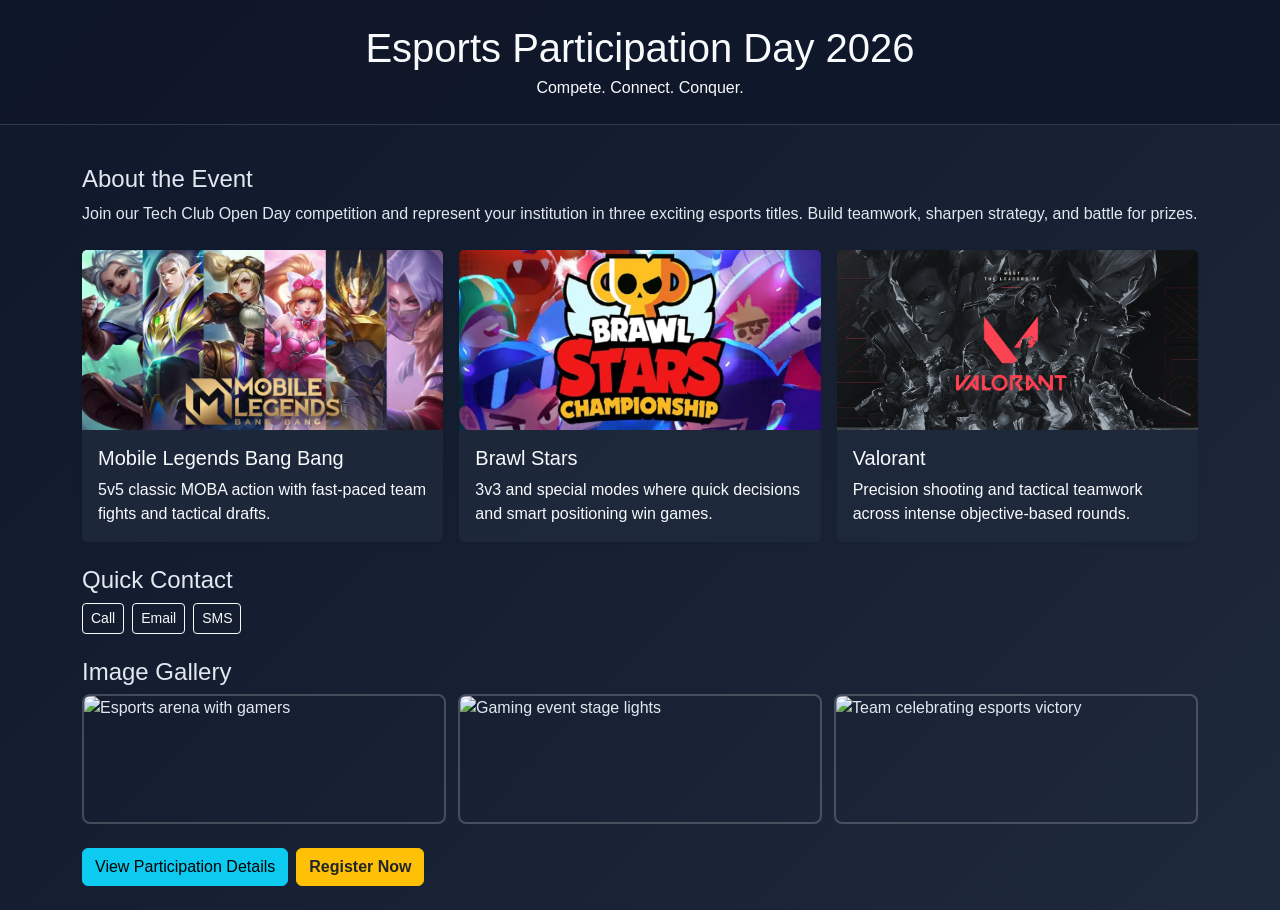
==== index.html @ fc1d93ed "website: add game images for Mobile Legends, Brawl Stars, and Valorant" ====
<!DOCTYPE html>
<html lang="en">

<head>
    <meta charset="UTF-8">
    <meta name="viewport" content="width=device-width, initial-scale=1.0">
    <title>Esports Participation Day 2026</title>
    <link rel="stylesheet" href="https://code.jquery.com/mobile/1.4.5/jquery.mobile-1.4.5.min.css">
    <link href="https://cdn.jsdelivr.net/npm/bootstrap@5.3.2/dist/css/bootstrap.min.css" rel="stylesheet">
    <link rel="stylesheet" href="css/style.css">
</head>

<body>
    <div data-role="page" id="eventPage" class="event-page">
        <div data-role="header" data-position="fixed" class="event-header text-center py-4">
            <h1 class="mb-1">Esports Participation Day 2026</h1>
            <p class="mb-0">Compete. Connect. Conquer.</p>
        </div>

        <div role="main" class="ui-content">
            <div class="container py-4">
                <section class="mb-4">
                    <h2 class="h4">About the Event</h2>
                    <p>Join our Tech Club Open Day competition and represent your institution in three exciting esports titles. Build teamwork, sharpen strategy, and battle for prizes.</p>
                </section>

                <section class="row g-3 mb-4">
                    <div class="col-12 col-md-4">
                        <div class="card h-100 shadow-sm border-0">
                            <img src="mlbb.png" class="card-img-top" alt="Mobile Legends Bang Bang team match">
                            <div class="card-body">
                                <h3 class="h5 card-title">Mobile Legends Bang Bang</h3>
                                <p class="card-text">5v5 classic MOBA action with fast-paced team fights and tactical drafts.</p>
                            </div>
                        </div>
                    </div>
                    <div class="col-12 col-md-4">
                        <div class="card h-100 shadow-sm border-0">
                            <img src="brawlstars.png" class="card-img-top" alt="Brawl Stars casual battle scene">
                            <div class="card-body">
                                <h3 class="h5 card-title">Brawl Stars</h3>
                                <p class="card-text">3v3 and special modes where quick decisions and smart positioning win games.</p>
                            </div>
                        </div>
                    </div>
                    <div class="col-12 col-md-4">
                        <div class="card h-100 shadow-sm border-0">
                            <img src="val.png" class="card-img-top" alt="Valorant tactical shooter setup">
                            <div class="card-body">
                                <h3 class="h5 card-title">Valorant</h3>
                                <p class="card-text">Precision shooting and tactical teamwork across intense objective-based rounds.</p>
                            </div>
                        </div>
                    </div>
                </section>

                <section class="mb-4">
                    <h2 class="h4">Quick Contact</h2>
                    <div class="d-flex flex-wrap gap-2">
                        <a href="tel:+60111222333" class="btn btn-outline-light btn-sm" data-bs-toggle="tooltip" data-bs-title="Call event hotline">Call</a>
                        <a href="mailto:esports@techclub.edu" class="btn btn-outline-light btn-sm" data-bs-toggle="tooltip" data-bs-title="Email organizer">Email</a>
                        <a href="sms:+60111222333?body=Hi%20Tech%20Club,%20I%20want%20to%20join%20Esports%20Participation%20Day%202026." class="btn btn-outline-light btn-sm" data-bs-toggle="tooltip" data-bs-title="Send SMS inquiry">SMS</a>
                    </div>
                </section>

                <section class="mb-4">
                    <h2 class="h4">Image Gallery</h2>
                    <div class="gallery-grid">
                        <img src="https://images.unsplash.com/photo-1493711662062-fa541adb3fc8?auto=format&fit=crop&w=800&q=80" alt="Esports arena with gamers">
                        <img src="https://images.unsplash.com/photo-1579373903781-fd5c0c30c4cd?auto=format&fit=crop&w=800&q=80" alt="Gaming event stage lights">
                        <img src="https://images.unsplash.com/photo-1612287230202-1ff1d85d1bdf?auto=format&fit=crop&w=800&q=80" alt="Team celebrating esports victory">
                    </div>
                </section>

                <div class="d-flex flex-wrap gap-2">
                    <button type="button" class="btn btn-info" data-bs-toggle="modal" data-bs-target="#detailsModal">View Participation Details</button>
                    <a href="register.html" id="registerNowBtn" class="btn btn-warning text-dark fw-semibold">Register Now</a>
                </div>
            </div>
        </div>

        <div class="modal fade" id="detailsModal" tabindex="-1" aria-labelledby="detailsModalLabel" aria-hidden="true">
            <div class="modal-dialog modal-dialog-centered">
                <div class="modal-content">
                    <div class="modal-header">
                        <h5 class="modal-title" id="detailsModalLabel">Participation Information</h5>
                        <button type="button" class="btn-close" data-bs-dismiss="modal" aria-label="Close"></button>
                    </div>
                    <div class="modal-body">
                        Team check-in starts at 8:00 AM. Bring your student ID and own mobile/PC setup depending on game category.
                    </div>
                    <div class="modal-footer">
                        <button type="button" class="btn btn-secondary" data-bs-dismiss="modal">Close</button>
                    </div>
                </div>
            </div>
        </div>
    </div>

    <script src="https://code.jquery.com/jquery-1.11.1.min.js"></script>
    <script src="https://code.jquery.com/mobile/1.4.5/jquery.mobile-1.4.5.min.js"></script>
    <script src="https://cdn.jsdelivr.net/npm/bootstrap@5.3.2/dist/js/bootstrap.bundle.min.js"></script>
    <script>
        if (window.jQuery) {
            $(document).on('pagecreate', '#eventPage', function () {
                if (window.bootstrap) {
                    $('[data-bs-toggle="tooltip"]').each(function () {
                        new bootstrap.Tooltip(this);
                    });
                }

                $('#registerNowBtn').on('click', function (event) {
                    event.preventDefault();
                    if ($.mobile) {
                        $.mobile.changePage('register.html', { transition: 'slide' });
                    } else {
                        window.location.href = 'register.html';
                    }
                });
            });
        } else {
            document.getElementById('registerNowBtn').addEventListener('click', function () {
                window.location.href = 'register.html';
            });
        }
    </script>
</body>

</html>
---- css/style.css ----
body,
.ui-page {
    background: linear-gradient(135deg, #0f172a 0%, #1e293b 100%) !important;
    color: #e2e8f0;
    font-family: "Segoe UI", Tahoma, Geneva, Verdana, sans-serif;
}

.event-header {
    background: rgba(15, 23, 42, 0.9) !important;
    border-bottom: 1px solid rgba(255, 255, 255, 0.15);
    color: #f8fafc !important;
}

.event-header h1,
.event-header p {
    color: #f8fafc !important;
    margin: 0;
}

.ui-content {
    padding-top: 1rem;
}

.card {
    background: rgba(30, 41, 59, 0.92);
    color: #f8fafc;
}

.card .card-img-top {
    height: 180px;
    object-fit: cover;
}

.gallery-grid {
    display: grid;
    grid-template-columns: repeat(auto-fit, minmax(140px, 1fr));
    gap: 0.75rem;
}

.gallery-grid img {
    width: 100%;
    height: 130px;
    object-fit: cover;
    border-radius: 0.5rem;
    border: 2px solid rgba(255, 255, 255, 0.2);
}

.form-control,
.form-select {
    background-color: #fff;
}

.btn-outline-light:hover {
    color: #0f172a;
}
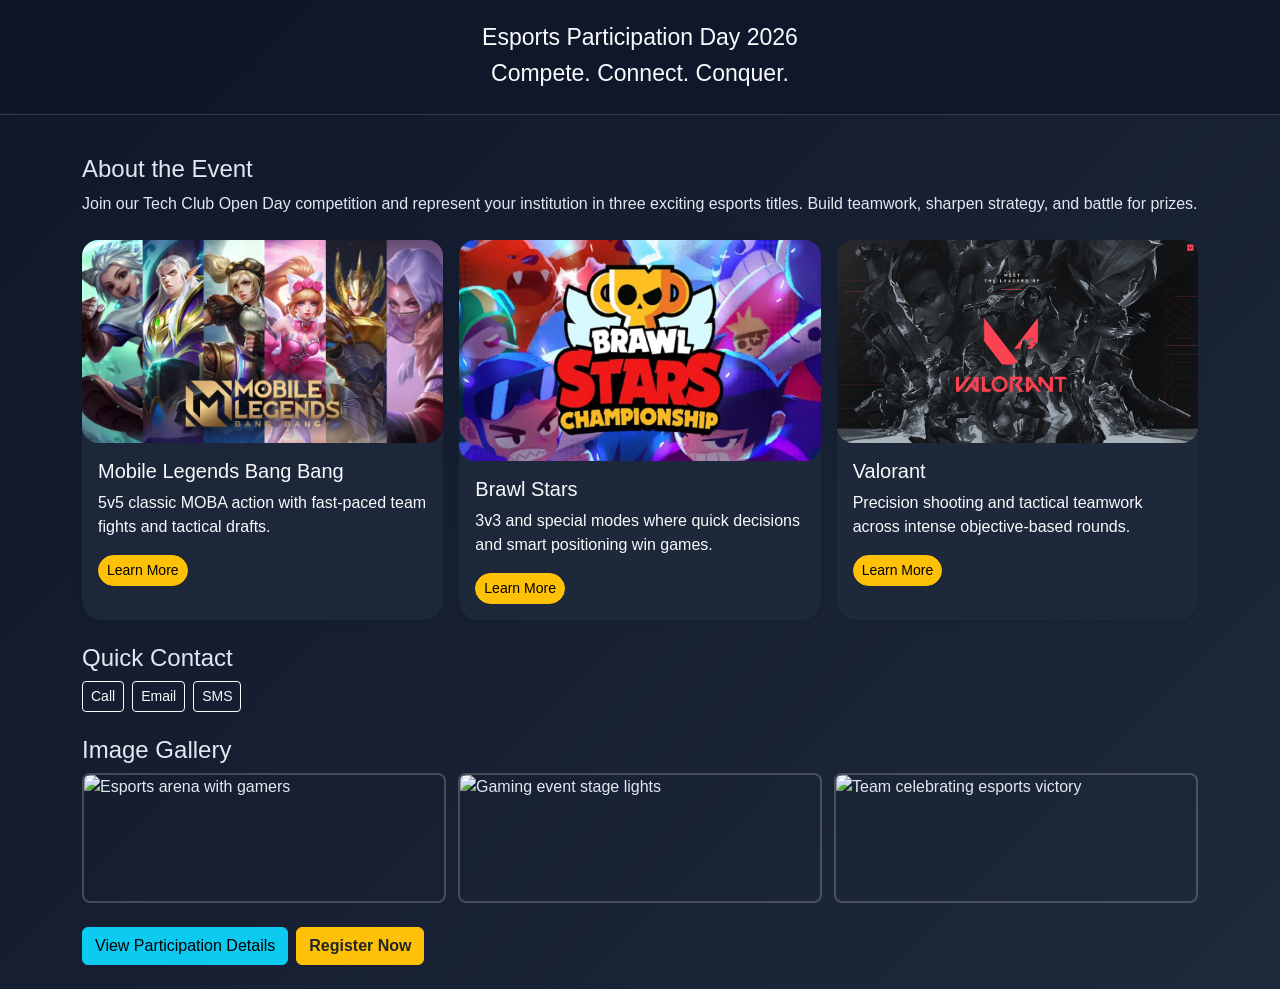
==== commit 9f0f934f: "Add files via upload" ====
--- a/index.html
+++ b/index.html
@@ -27,28 +27,33 @@
                 <section class="row g-3 mb-4">
                     <div class="col-12 col-md-4">
                         <div class="card h-100 shadow-sm border-0">
-                            <img src="mlbb.png" class="card-img-top" alt="Mobile Legends Bang Bang team match">
+                            <img class="rounded-4" src="mlbb.png" class="card-img-top" alt="Mobile Legends Bang Bang team match">
                             <div class="card-body">
                                 <h3 class="h5 card-title">Mobile Legends Bang Bang</h3>
                                 <p class="card-text">5v5 classic MOBA action with fast-paced team fights and tactical drafts.</p>
+                                <a href="#" class="btn btn-warning btn-sm rounded-pill">Learn More</a>
                             </div>
                         </div>
                     </div>
                     <div class="col-12 col-md-4">
                         <div class="card h-100 shadow-sm border-0">
-                            <img src="brawlstars.png" class="card-img-top" alt="Brawl Stars casual battle scene">
+                            <img class="rounded-4" src="brawlstars.png" class="card-img-top" alt="Brawl Stars casual battle scene">
                             <div class="card-body">
                                 <h3 class="h5 card-title">Brawl Stars</h3>
                                 <p class="card-text">3v3 and special modes where quick decisions and smart positioning win games.</p>
+                                                                <a href="#" class="btn btn-warning btn-sm rounded-pill">Learn More</a>
+
                             </div>
                         </div>
                     </div>
                     <div class="col-12 col-md-4">
                         <div class="card h-100 shadow-sm border-0">
-                            <img src="val.png" class="card-img-top" alt="Valorant tactical shooter setup">
+                            <img class="rounded-4" src="val.png" class="card-img-top" alt="Valorant tactical shooter setup">
                             <div class="card-body">
                                 <h3 class="h5 card-title">Valorant</h3>
                                 <p class="card-text">Precision shooting and tactical teamwork across intense objective-based rounds.</p>
+                                                                <a href="#" class="btn btn-warning btn-sm rounded-pill">Learn More</a>
+
                             </div>
                         </div>
                     </div>
--- a/css/style.css
+++ b/css/style.css
@@ -9,12 +9,16 @@
     background: rgba(15, 23, 42, 0.9) !important;
     border-bottom: 1px solid rgba(255, 255, 255, 0.15);
     color: #f8fafc !important;
+    background-image: url(https://media.istockphoto.com/id/2186585249/photo/gamer-work-space-concept-top-view-a-gaming-gear-mouse-keyboard-joystick-headset-mobile.webp?a=1&b=1&s=612x612&w=0&k=20&c=y6UV2G0nhTQ4rFKp6neqpGdHq72quO69KkIBZ8qHUgw=) !important;
+    background: no-repeat;
+    background-size: cover !important;    
 }
 
 .event-header h1,
 .event-header p {
     color: #f8fafc !important;
     margin: 0;
+    font-size: 23px;
 }
 
 .ui-content {
@@ -24,6 +28,13 @@
 .card {
     background: rgba(30, 41, 59, 0.92);
     color: #f8fafc;
+    transition: 0.5s;
+    border-radius: 20px;
+}
+
+.card:hover{
+    transform: translateY(-10px);
+    box-shadow: 0 0 15px aqua !important;
 }
 
 .card .card-img-top {
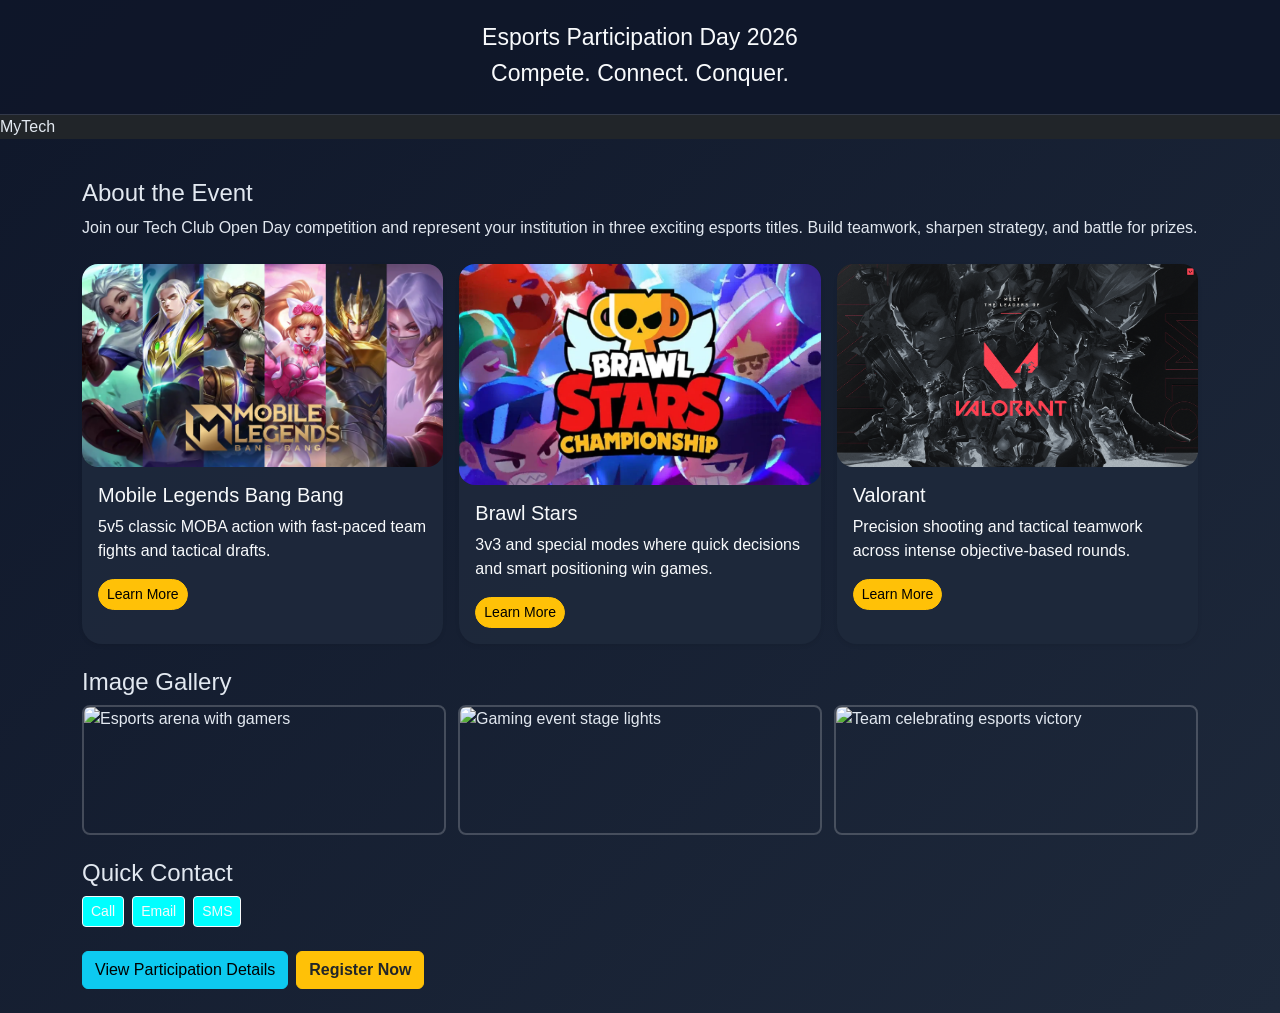
==== commit ae136632: "Checkpoint from VS Code for cloud agent session" ====
--- a/index.html
+++ b/index.html
@@ -16,43 +16,52 @@
             <h1 class="mb-1">Esports Participation Day 2026</h1>
             <p class="mb-0">Compete. Connect. Conquer.</p>
         </div>
-
+        <nav data-role="none" class="nav nav-lg bg-dark">
+            <a href="#" class="navbar-brand">MyTech</a>
+        </nav>
         <div role="main" class="ui-content">
             <div class="container py-4">
                 <section class="mb-4">
                     <h2 class="h4">About the Event</h2>
-                    <p>Join our Tech Club Open Day competition and represent your institution in three exciting esports titles. Build teamwork, sharpen strategy, and battle for prizes.</p>
+                    <p>Join our Tech Club Open Day competition and represent your institution in three exciting esports
+                        titles. Build teamwork, sharpen strategy, and battle for prizes.</p>
                 </section>
 
                 <section class="row g-3 mb-4">
                     <div class="col-12 col-md-4">
                         <div class="card h-100 shadow-sm border-0">
-                            <img class="rounded-4" src="mlbb.png" class="card-img-top" alt="Mobile Legends Bang Bang team match">
+                            <img class="rounded-4" src="mlbb.png" class="card-img-top"
+                                alt="Mobile Legends Bang Bang team match">
                             <div class="card-body">
                                 <h3 class="h5 card-title">Mobile Legends Bang Bang</h3>
-                                <p class="card-text">5v5 classic MOBA action with fast-paced team fights and tactical drafts.</p>
+                                <p class="card-text">5v5 classic MOBA action with fast-paced team fights and tactical
+                                    drafts.</p>
                                 <a href="#" class="btn btn-warning btn-sm rounded-pill">Learn More</a>
                             </div>
                         </div>
                     </div>
                     <div class="col-12 col-md-4">
                         <div class="card h-100 shadow-sm border-0">
-                            <img class="rounded-4" src="brawlstars.png" class="card-img-top" alt="Brawl Stars casual battle scene">
+                            <img class="rounded-4" src="brawlstars.png" class="card-img-top"
+                                alt="Brawl Stars casual battle scene">
                             <div class="card-body">
                                 <h3 class="h5 card-title">Brawl Stars</h3>
-                                <p class="card-text">3v3 and special modes where quick decisions and smart positioning win games.</p>
-                                                                <a href="#" class="btn btn-warning btn-sm rounded-pill">Learn More</a>
+                                <p class="card-text">3v3 and special modes where quick decisions and smart positioning
+                                    win games.</p>
+                                <a href="#" class="btn btn-warning btn-sm rounded-pill">Learn More</a>
 
                             </div>
                         </div>
                     </div>
                     <div class="col-12 col-md-4">
                         <div class="card h-100 shadow-sm border-0">
-                            <img class="rounded-4" src="val.png" class="card-img-top" alt="Valorant tactical shooter setup">
+                            <img class="rounded-4" src="val.png" class="card-img-top"
+                                alt="Valorant tactical shooter setup">
                             <div class="card-body">
                                 <h3 class="h5 card-title">Valorant</h3>
-                                <p class="card-text">Precision shooting and tactical teamwork across intense objective-based rounds.</p>
-                                                                <a href="#" class="btn btn-warning btn-sm rounded-pill">Learn More</a>
+                                <p class="card-text">Precision shooting and tactical teamwork across intense
+                                    objective-based rounds.</p>
+                                <a href="#" class="btn btn-warning btn-sm rounded-pill">Learn More</a>
 
                             </div>
                         </div>
@@ -60,26 +69,35 @@
                 </section>
 
                 <section class="mb-4">
-                    <h2 class="h4">Quick Contact</h2>
-                    <div class="d-flex flex-wrap gap-2">
-                        <a href="tel:+60111222333" class="btn btn-outline-light btn-sm" data-bs-toggle="tooltip" data-bs-title="Call event hotline">Call</a>
-                        <a href="mailto:esports@techclub.edu" class="btn btn-outline-light btn-sm" data-bs-toggle="tooltip" data-bs-title="Email organizer">Email</a>
-                        <a href="sms:+60111222333?body=Hi%20Tech%20Club,%20I%20want%20to%20join%20Esports%20Participation%20Day%202026." class="btn btn-outline-light btn-sm" data-bs-toggle="tooltip" data-bs-title="Send SMS inquiry">SMS</a>
+                    <h2 class="h4">Image Gallery</h2>
+                    <div class="gallery-grid">
+                        <img src="https://images.unsplash.com/photo-1493711662062-fa541adb3fc8?auto=format&fit=crop&w=800&q=80"
+                            alt="Esports arena with gamers">
+                        <img src="https://images.unsplash.com/photo-1579373903781-fd5c0c30c4cd?auto=format&fit=crop&w=800&q=80"
+                            alt="Gaming event stage lights">
+                        <img src="https://images.unsplash.com/photo-1612287230202-1ff1d85d1bdf?auto=format&fit=crop&w=800&q=80"
+                            alt="Team celebrating esports victory">
                     </div>
                 </section>
 
                 <section class="mb-4">
-                    <h2 class="h4">Image Gallery</h2>
-                    <div class="gallery-grid">
-                        <img src="https://images.unsplash.com/photo-1493711662062-fa541adb3fc8?auto=format&fit=crop&w=800&q=80" alt="Esports arena with gamers">
-                        <img src="https://images.unsplash.com/photo-1579373903781-fd5c0c30c4cd?auto=format&fit=crop&w=800&q=80" alt="Gaming event stage lights">
-                        <img src="https://images.unsplash.com/photo-1612287230202-1ff1d85d1bdf?auto=format&fit=crop&w=800&q=80" alt="Team celebrating esports victory">
+                    <h2 class="h4">Quick Contact</h2>
+                    <div class="d-flex flex-wrap gap-2">
+                        <a href="tel:+60111222333" class="btn btn-primary btn-outline-light btn-sm" data-bs-toggle="tooltip"
+                            data-bs-title="Call event hotline">Call</a>
+                        <a href="mailto:esports@techclub.edu" class="btn btn-primary btn-outline-light btn-sm"
+                            data-bs-toggle="tooltip" data-bs-title="Email organizer">Email</a>
+                        <a href="sms:+60111222333?body=Hi%20Tech%20Club,%20I%20want%20to%20join%20Esports%20Participation%20Day%202026."
+                            class="btn btn-primary btn-outline-light btn-sm" data-bs-toggle="tooltip"
+                            data-bs-title="Send SMS inquiry">SMS</a>
                     </div>
                 </section>
 
                 <div class="d-flex flex-wrap gap-2">
-                    <button type="button" class="btn btn-info" data-bs-toggle="modal" data-bs-target="#detailsModal">View Participation Details</button>
-                    <a href="register.html" id="registerNowBtn" class="btn btn-warning text-dark fw-semibold">Register Now</a>
+                    <button type="button" class="btn btn-info" data-bs-toggle="modal"
+                        data-bs-target="#detailsModal">View Participation Details</button>
+                    <a href="register.html" id="registerNowBtn" class="btn btn-warning text-dark fw-semibold">Register
+                        Now</a>
                 </div>
             </div>
         </div>
@@ -92,7 +110,8 @@
                         <button type="button" class="btn-close" data-bs-dismiss="modal" aria-label="Close"></button>
                     </div>
                     <div class="modal-body">
-                        Team check-in starts at 8:00 AM. Bring your student ID and own mobile/PC setup depending on game category.
+                        Team check-in starts at 8:00 AM. Bring your student ID and own mobile/PC setup depending on game
+                        category.
                     </div>
                     <div class="modal-footer">
                         <button type="button" class="btn btn-secondary" data-bs-dismiss="modal">Close</button>
@@ -131,4 +150,4 @@
     </script>
 </body>
 
-</html>
+</html>
--- a/css/style.css
+++ b/css/style.css
@@ -64,3 +64,6 @@
 .btn-outline-light:hover {
     color: #0f172a;
 }
+.btn-primary{
+    background-color: aqua !important;
+}
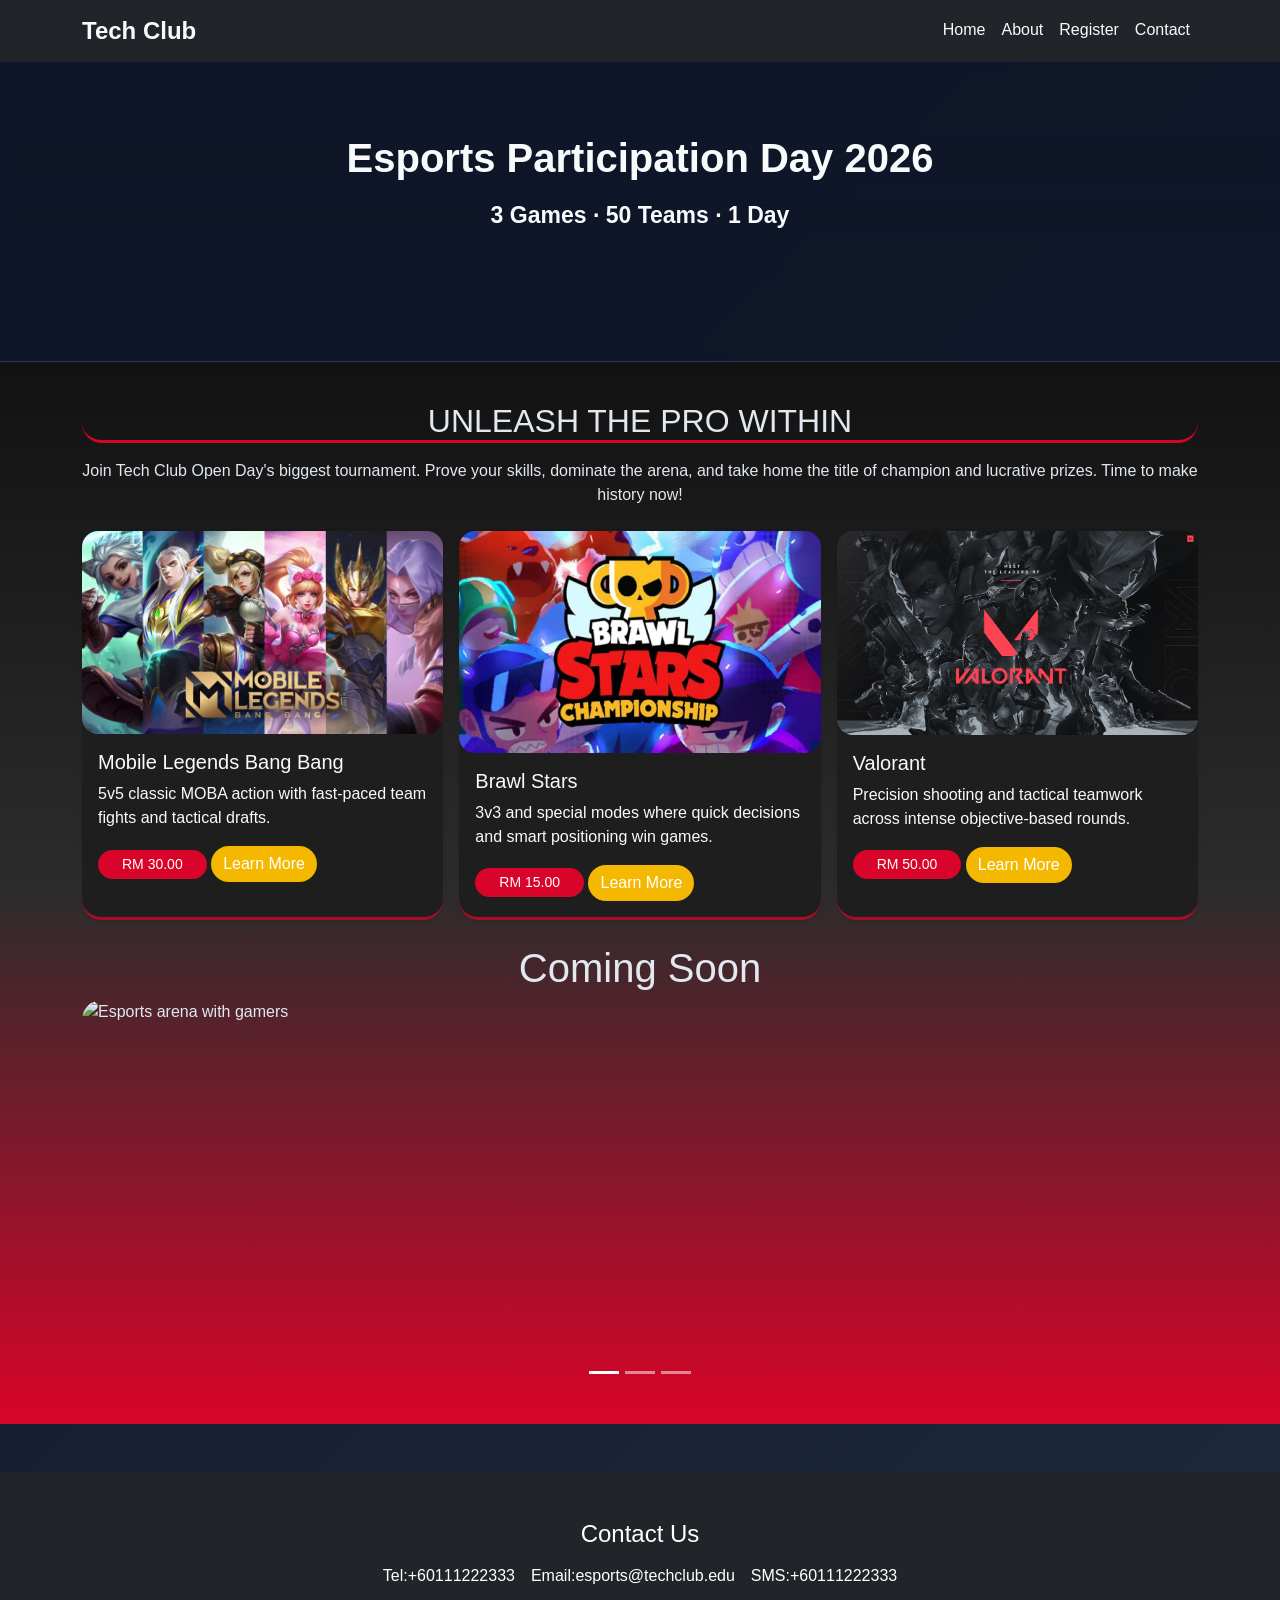
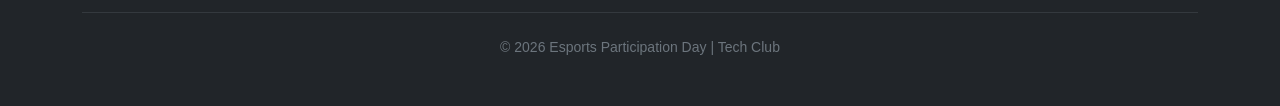
==== commit 4486cdb1: "Add files via upload" ====
--- a/index.html
+++ b/index.html
@@ -12,19 +12,42 @@
 
 <body>
     <div data-role="page" id="eventPage" class="event-page">
-        <div data-role="header" data-position="fixed" class="event-header text-center py-4">
-            <h1 class="mb-1">Esports Participation Day 2026</h1>
-            <p class="mb-0">Compete. Connect. Conquer.</p>
-        </div>
-        <nav data-role="none" class="nav nav-lg bg-dark">
-            <a href="#" class="navbar-brand">MyTech</a>
+        <nav data-role="header" class="navbar navbar-expand-lg navbar-dark bg-dark py-2">
+            <div class="container">
+                <a class="navbar-brand" href="#">Tech Club</a>
+                <button class="navbar-toggler" type="button" data-bs-toggle="collapse" data-bs-target="#navbarNav"
+                    aria-controls="navbarNav" aria-expanded="false" aria-label="Toggle navigation">
+                    <span class="navbar-toggler-icon"></span>
+                </button>
+                <div class="collapse navbar-collapse" id="navbarNav">
+                    <ul class="navbar-nav ms-auto">
+                        <li class="nav-item">
+                            <a class="nav-link active" href="#eventPage">Home</a>
+                        </li>
+                        <li class="nav-item">
+                            <a data-ajax="false" class="nav-link" href="#about">About</a>
+                        </li>
+                        <li class="nav-item">
+                            <a class="nav-link" href="register.html">Register</a>
+                        </li>
+                        <li class="nav-item">
+                            <a data-ajax="false" class="nav-link" href="#contact">Contact</a>
+                        </li>
+                    </ul>
+                </div>
+            </div>
         </nav>
-        <div role="main" class="ui-content">
+        <div class=" banner event-header text-center py-4">
+            <h1 class="mt-5" style="font-size: 2.5rem;">Esports Participation Day 2026</h1>
+            <p class="mt-3" style="font-size: 23px;">3 Games · 50 Teams · 1 Day</p>
+        </div>
+
+        <div id="about" role="main" class="ui-content">
             <div class="container py-4">
                 <section class="mb-4">
-                    <h2 class="h4">About the Event</h2>
-                    <p>Join our Tech Club Open Day competition and represent your institution in three exciting esports
-                        titles. Build teamwork, sharpen strategy, and battle for prizes.</p>
+                    <h2 class="text-center line mb-3">UNLEASH THE PRO WITHIN</h2>
+                    <p class="text-center">Join Tech Club Open Day's biggest tournament. Prove your skills, dominate the
+                        arena, and take home the title of champion and lucrative prizes. Time to make history now!</p>
                 </section>
 
                 <section class="row g-3 mb-4">
@@ -33,10 +56,15 @@
                             <img class="rounded-4" src="mlbb.png" class="card-img-top"
                                 alt="Mobile Legends Bang Bang team match">
                             <div class="card-body">
-                                <h3 class="h5 card-title">Mobile Legends Bang Bang</h3>
+                                <h5 class="card-title">Mobile Legends Bang Bang</h5>
                                 <p class="card-text">5v5 classic MOBA action with fast-paced team fights and tactical
                                     drafts.</p>
-                                <a href="#" class="btn btn-warning btn-sm rounded-pill">Learn More</a>
+                                                                                                <a href="#" class="btn  btn-primary btn-sm px-4 rounded-pill"
+                            data-bs-toggle="tooltip" data-bs-title="EARLY BIRD SPECIAL: SECURE YOUR SLOT FOR LESS!" >
+                             RM 30.00
+                        </a>
+                                <button type="button" class="btn btn-more rounded-pill" data-bs-toggle="modal"
+                                    data-bs-target="#MLBB">Learn More</button>
                             </div>
                         </div>
                     </div>
@@ -48,8 +76,12 @@
                                 <h3 class="h5 card-title">Brawl Stars</h3>
                                 <p class="card-text">3v3 and special modes where quick decisions and smart positioning
                                     win games.</p>
-                                <a href="#" class="btn btn-warning btn-sm rounded-pill">Learn More</a>
-
+                                                                                                <a href="#" class="btn btn-primary btn-sm px-4 rounded-pill"
+                            data-bs-toggle="tooltip" data-bs-title="THE EARLY STRIKE: REGISTER NOW & SAVE RM10!">
+                             RM 15.00
+                        </a>
+                                <button type="button" class="btn btn-more rounded-pill" data-bs-toggle="modal"
+                                    data-bs-target="#brawlstar">Learn More</button>
                             </div>
                         </div>
                     </div>
@@ -61,93 +93,165 @@
                                 <h3 class="h5 card-title">Valorant</h3>
                                 <p class="card-text">Precision shooting and tactical teamwork across intense
                                     objective-based rounds.</p>
-                                <a href="#" class="btn btn-warning btn-sm rounded-pill">Learn More</a>
+                                                            <a href="#" class="btn btn-primary btn-sm px-4 rounded-pill"
+                            data-bs-toggle="tooltip" data-bs-title="FIRST 10 TEAMS ONLY – GRAB THE DISCOUNTED ENTRY FEE!">
+                             RM 50.00
+                        </a>
+                                <button type="button" class="btn btn-more rounded-pill" data-bs-toggle="modal"
+                                    data-bs-target="#valorant">Learn More</button>
 
                             </div>
                         </div>
                     </div>
                 </section>
-
-                <section class="mb-4">
-                    <h2 class="h4">Image Gallery</h2>
-                    <div class="gallery-grid">
-                        <img src="https://images.unsplash.com/photo-1493711662062-fa541adb3fc8?auto=format&fit=crop&w=800&q=80"
-                            alt="Esports arena with gamers">
-                        <img src="https://images.unsplash.com/photo-1579373903781-fd5c0c30c4cd?auto=format&fit=crop&w=800&q=80"
-                            alt="Gaming event stage lights">
-                        <img src="https://images.unsplash.com/photo-1612287230202-1ff1d85d1bdf?auto=format&fit=crop&w=800&q=80"
-                            alt="Team celebrating esports victory">
-                    </div>
-                </section>
-
-                <section class="mb-4">
-                    <h2 class="h4">Quick Contact</h2>
-                    <div class="d-flex flex-wrap gap-2">
-                        <a href="tel:+60111222333" class="btn btn-primary btn-outline-light btn-sm" data-bs-toggle="tooltip"
-                            data-bs-title="Call event hotline">Call</a>
-                        <a href="mailto:esports@techclub.edu" class="btn btn-primary btn-outline-light btn-sm"
-                            data-bs-toggle="tooltip" data-bs-title="Email organizer">Email</a>
-                        <a href="sms:+60111222333?body=Hi%20Tech%20Club,%20I%20want%20to%20join%20Esports%20Participation%20Day%202026."
-                            class="btn btn-primary btn-outline-light btn-sm" data-bs-toggle="tooltip"
-                            data-bs-title="Send SMS inquiry">SMS</a>
-                    </div>
-                </section>
-
-                <div class="d-flex flex-wrap gap-2">
-                    <button type="button" class="btn btn-info" data-bs-toggle="modal"
-                        data-bs-target="#detailsModal">View Participation Details</button>
-                    <a href="register.html" id="registerNowBtn" class="btn btn-warning text-dark fw-semibold">Register
-                        Now</a>
-                </div>
-            </div>
-        </div>
-
-        <div class="modal fade" id="detailsModal" tabindex="-1" aria-labelledby="detailsModalLabel" aria-hidden="true">
-            <div class="modal-dialog modal-dialog-centered">
-                <div class="modal-content">
-                    <div class="modal-header">
-                        <h5 class="modal-title" id="detailsModalLabel">Participation Information</h5>
-                        <button type="button" class="btn-close" data-bs-dismiss="modal" aria-label="Close"></button>
-                    </div>
-                    <div class="modal-body">
-                        Team check-in starts at 8:00 AM. Bring your student ID and own mobile/PC setup depending on game
-                        category.
-                    </div>
-                    <div class="modal-footer">
-                        <button type="button" class="btn btn-secondary" data-bs-dismiss="modal">Close</button>
-                    </div>
-                </div>
+                <div>
+                    <h1 class="text-center">Coming Soon</h1>
+                </div>
+
+                <div id="gallery" class="carousel slide carousel-fade" data-bs-ride="carousel">
+                    <div class="carousel-indicators">
+                        <button type="button" data-bs-target="#gallery" data-bs-slide-to="0" class="active"></button>
+                        <button type="button" data-bs-target="#gallery" data-bs-slide-to="1"></button>
+                        <button type="button" data-bs-target="#gallery" data-bs-slide-to="2"></button>
+                    </div>
+                    <div class="carousel-inner">
+                        <div class="carousel-item active">
+                            <img class="d-block carousel-img"
+                                src="https://i.pinimg.com/originals/b2/fd/46/b2fd46a05b714e9576f51920ddf39e60.jpg"
+                                class="d-block w-100" alt="Esports arena with gamers">
+                        </div>
+                        <div class="carousel-item">
+                            <img class=" d-block carousel-img"
+                                src="https://mir-s3-cdn-cf.behance.net/projects/404/e86543150146773.Y3JvcCw2NDc3LDUwNjYsMCwxNjUx.png"
+                                class="d-block w-100" alt="Gaming event stage lights">
+                        </div>
+                        <div class="carousel-item">
+                            <img class=" d-block carousel-img"
+                                src="https://www.esports.net/wp-content/uploads/2022/11/world-finals-2023-e1696853651727.png"
+                                class="d-block w-100" alt="Team celebrating esports victory">
+                        </div>
+                    </div>
+                </div>
+            </div>
+        </div>
+
+
+
+
+<div class="modal fade" id="MLBB" tabindex="-1" aria-labelledby="detailsModalLabel" aria-hidden="true">
+    <div class="modal-dialog modal-dialog-centered">
+        <div class="modal-content bg-dark text-white border-danger">
+            <div class="modal-header border-secondary">
+                <h5 class="modal-title fw-bold text-danger" id="detailsModalLabel">PARTICIPATION INFO</h5>
+            </div>
+            <div class="modal-body">
+<ul>
+    <li><p>Check-in: 08:00 AM (Captain Only)</p></li>
+    <li><p>Format: 5v5 Custom Draft Pick (Tournament Mode).</p></li>
+    <li><p>Requirements: Minimum Epic Rank and above. Make sure the phone battery is full and bring your own powerbank.</p></li>
+    <li><p>Rules: The use of skin is allowed, but any form of chat-abuse will be given a stern warning (Yellow Card).</p></li>
+</ul>
+            </div>
+            <div class="modal-footer border-secondary">
+                <button type="button" class="btn btn-outline-secondary" data-bs-dismiss="modal">Close</button>
             </div>
         </div>
     </div>
-
-    <script src="https://code.jquery.com/jquery-1.11.1.min.js"></script>
-    <script src="https://code.jquery.com/mobile/1.4.5/jquery.mobile-1.4.5.min.js"></script>
-    <script src="https://cdn.jsdelivr.net/npm/bootstrap@5.3.2/dist/js/bootstrap.bundle.min.js"></script>
-    <script>
-        if (window.jQuery) {
-            $(document).on('pagecreate', '#eventPage', function () {
-                if (window.bootstrap) {
-                    $('[data-bs-toggle="tooltip"]').each(function () {
-                        new bootstrap.Tooltip(this);
+</div>
+
+<div class="modal fade" id="brawlstar" tabindex="-1" aria-labelledby="detailsModalLabel" aria-hidden="true">
+    <div class="modal-dialog modal-dialog-centered">
+        <div class="modal-content bg-dark text-white border-danger">
+            <div class="modal-header border-secondary">
+                <h5 class="modal-title fw-bold text-danger" id="detailsModalLabel">PARTICIPATION INFO</h5>
+            </div>
+            <div class="modal-body">
+<ul>
+    <li><p>Check-in: 09:30 AM</p></li>
+    <li><p>Format: 3v3 Knockout / Gem Grab</p></li>
+    <li><p>Requirements: Open to all Trophy amounts. Bring your own device (smartphone/tablet).</p></li>
+    <li><p>Rules: Friendly Match mode. Players must use their own account that has at least 6 Brawlers.</p></li>
+</ul>            </div>
+            <div class="modal-footer border-secondary">
+                <button type="button" class="btn btn-outline-secondary" data-bs-dismiss="modal">Close</button>
+            </div>
+        </div>
+    </div>
+</div>
+
+<div class="modal fade" id="valorant" tabindex="-1" aria-labelledby="detailsModalLabel" aria-hidden="true">
+    <div class="modal-dialog modal-dialog-centered">
+        <div class="modal-content bg-dark text-white border-danger">
+            <div class="modal-header border-secondary">
+                <h5 class="modal-title fw-bold text-danger" id="detailsModalLabel">PARTICIPATION INFO</h5>
+            </div>
+            <div class="modal-body">
+<ul><li><p>Check-in: 08:30 AM</p></li>
+<li><p>Format: 5v5 Standard Mode (Competitive Settings).</p></li>
+<li><p>Requirements: Bring your own peripherals (Mouse, Keyboard, Headset) if you want maximum comfort. A PC is provided in the lab (if relevant).</p></li>
+<li><p>Rules: Map will be determined through Map Veto before the match starts. Tactical Timeout is allowed once per half.</p></li>
+</ul>            </div>
+            <div class="modal-footer border-secondary">
+                <button type="button" class="btn btn-outline-secondary" data-bs-dismiss="modal">Close</button>
+            </div>
+        </div>
+    </div>
+</div>
+
+            <footer id="contact" data-role="footer" class="footer bg-dark text-white py-5 mt-5">
+                <div class="container text-center">
+                    <h2 class="h4 mb-3">Contact Us</h2>
+
+                    <div class="d-flex justify-content-center flex-wrap gap-3">
+                        <a href="tel:+60111222333"  class="contacts"
+                            data-bs-toggle="tooltip" data-bs-title="Call event hotline">
+                            <i class="bi bi-telephone"></i> Tel:+60111222333
+                        </a>
+
+                        <a href="mailto:esports@techclub.edu" class="contacts"
+                            data-bs-toggle="tooltip" data-bs-title="Email organizer">
+                            <i class="bi bi-envelope"></i> Email:esports@techclub.edu
+                        </a>
+
+                        <a class="contacts" href="sms:+60111222333?body=Hi%20Tech%20Club,%20I%20want%20to%20join%20Esports%20Participation%20Day%202026."
+                            data-bs-title="Send SMS inquiry" data-bs-toggle="tooltip">
+                            <i class="bi bi-chat-dots"></i> SMS:+60111222333
+                        </a>
+                    </div>
+
+                    <hr class="my-4 border-secondary">
+                    <p class="small text-secondary mb-0">© 2026 Esports Participation Day | Tech Club</p>
+                </div>
+            </footer>
+        </div>
+
+        <script src="https://code.jquery.com/jquery-1.11.1.min.js"></script>
+        <script src="https://code.jquery.com/mobile/1.4.5/jquery.mobile-1.4.5.min.js"></script>
+        <script src="https://cdn.jsdelivr.net/npm/bootstrap@5.3.2/dist/js/bootstrap.bundle.min.js"></script>
+        <script>
+            if (window.jQuery) {
+                $(document).on('pagecreate', '#eventPage', function () {
+                    if (window.bootstrap) {
+                        $('[data-bs-toggle="tooltip"]').each(function () {
+                            new bootstrap.Tooltip(this);
+                        });
+                    }
+
+                    $('#registerNowBtn').on('click', function (event) {
+                        event.preventDefault();
+                        if ($.mobile) {
+                            $.mobile.changePage('register.html', { transition: 'slide' });
+                        } else {
+                            window.location.href = 'register.html';
+                        }
                     });
-                }
-
-                $('#registerNowBtn').on('click', function (event) {
-                    event.preventDefault();
-                    if ($.mobile) {
-                        $.mobile.changePage('register.html', { transition: 'slide' });
-                    } else {
-                        window.location.href = 'register.html';
-                    }
                 });
-            });
-        } else {
-            document.getElementById('registerNowBtn').addEventListener('click', function () {
-                window.location.href = 'register.html';
-            });
-        }
-    </script>
+            } else {
+                document.getElementById('registerNowBtn').addEventListener('click', function () {
+                    window.location.href = 'register.html';
+                });
+            }
+        </script>
 </body>
 
 </html>
--- a/css/style.css
+++ b/css/style.css
@@ -12,17 +12,23 @@
     background-image: url(https://media.istockphoto.com/id/2186585249/photo/gamer-work-space-concept-top-view-a-gaming-gear-mouse-keyboard-joystick-headset-mobile.webp?a=1&b=1&s=612x612&w=0&k=20&c=y6UV2G0nhTQ4rFKp6neqpGdHq72quO69KkIBZ8qHUgw=) !important;
     background: no-repeat;
     background-size: cover !important;    
+    height: 300px;
+        color: #f8fafc !important;
+    backdrop-filter: blur(5px);
+    font-weight: 800;
 }
 
 .event-header h1,
 .event-header p {
     color: #f8fafc !important;
-    margin: 0;
-    font-size: 23px;
+    backdrop-filter: blur(5px);
+    font-weight: 800;
+
 }
 
 .ui-content {
     padding-top: 1rem;
+    background: linear-gradient(180deg, #121212 0%, #2C2C2C 50%, #D90429 100%);
 }
 
 .card {
@@ -30,11 +36,14 @@
     color: #f8fafc;
     transition: 0.5s;
     border-radius: 20px;
+    background-color: #1e1e1e;
+    border-bottom: 3px solid #d90427c4 !important;
 }
 
 .card:hover{
     transform: translateY(-10px);
-    box-shadow: 0 0 15px aqua !important;
+    box-shadow: 0 10px 20px rgba(217, 4, 41, 0.5) !important;
+    border-bottom: 10px solid #d90427 !important ;
 }
 
 .card .card-img-top {
@@ -61,9 +70,55 @@
     background-color: #fff;
 }
 
-.btn-outline-light:hover {
-    color: #0f172a;
+.carousel-img {
+    height: 400px;
+    object-fit: cover;
+    width: 100%;
+    border-radius: 20px;
+}
+.nav-link {
+    color: #f8fafc !important;
+    font-weight: 500;
+    transition: all 0.3s ease; 
+    border-radius: 8px; 
+    padding: 8px 15px;
+    border-bottom: 3px solid transparent;
+}
+
+.nav-link:hover {
+    color: #D90429 !important;
+    background-color: rgba(217, 4, 41, 0.05); 
+    box-shadow: 0 4px 15px rgba(217, 4, 41, 0.3) !important;
+    border-bottom: 3px solid #D90429 !important;
+}
+
+.navbar-brand {
+    font-size: 1.5rem;
+    font-weight: bold;
+    color: #f8fafc !important;
+    transition: all 0.3s ease; 
+}
+.line{
+    border-bottom: 3px solid #D90429;
+    border-radius: 20px;
+}
+.contacts{
+    color: white !important;
+    text-decoration: none;
+}
+html {
+    scroll-behavior: smooth;
 }
 .btn-primary{
-    background-color: aqua !important;
-}+    background-color:  #D90429 !important;
+    color: white !important;
+    border: none;
+
+}
+.btn-more{
+    background-color: #f5b800 !important;
+    border: none;
+    font-weight: 300 !important;
+    color: white !important;
+
+}
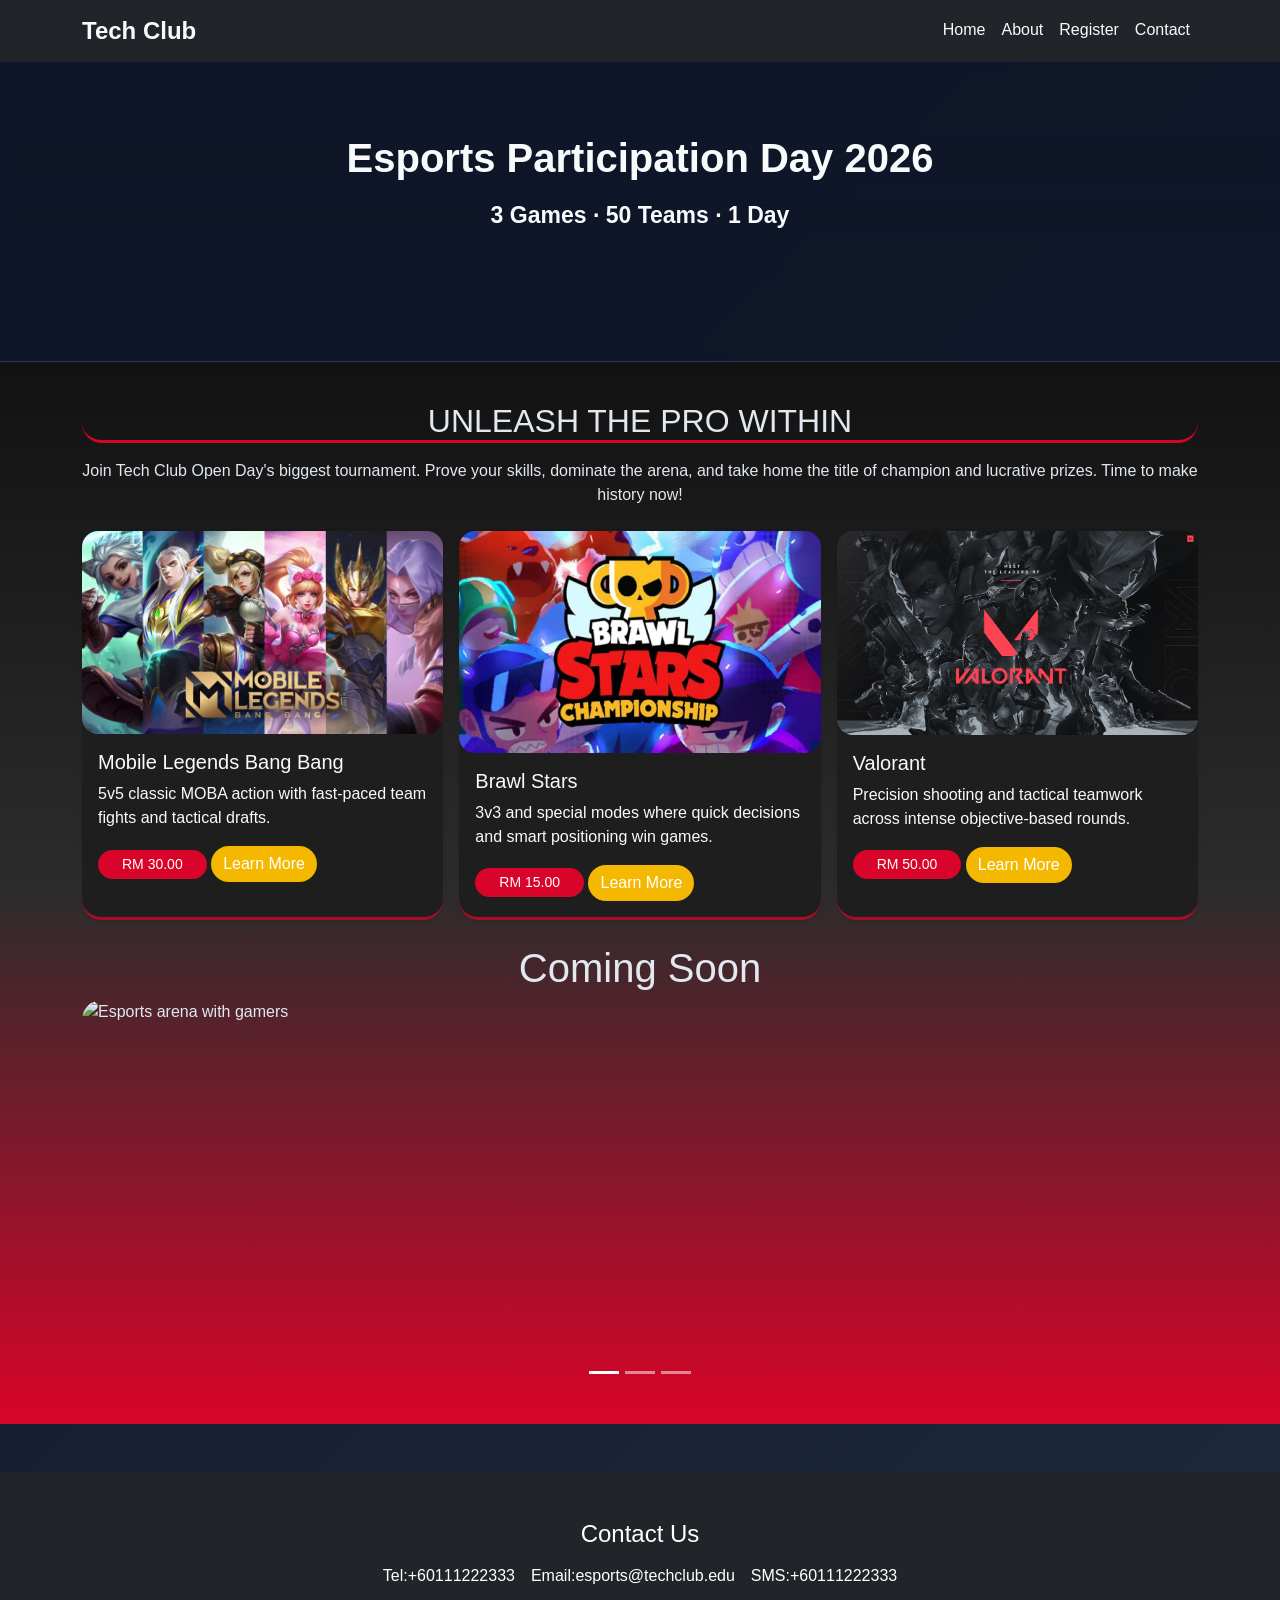
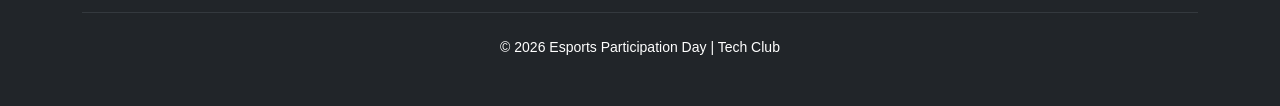
==== commit 3ee8b590: "Add files via upload" ====
--- a/index.html
+++ b/index.html
@@ -220,7 +220,7 @@
                     </div>
 
                     <hr class="my-4 border-secondary">
-                    <p class="small text-secondary mb-0">© 2026 Esports Participation Day | Tech Club</p>
+                    <p class="small text-secondary mb-0 text-white">© 2026 Esports Participation Day | Tech Club</p>
                 </div>
             </footer>
         </div>
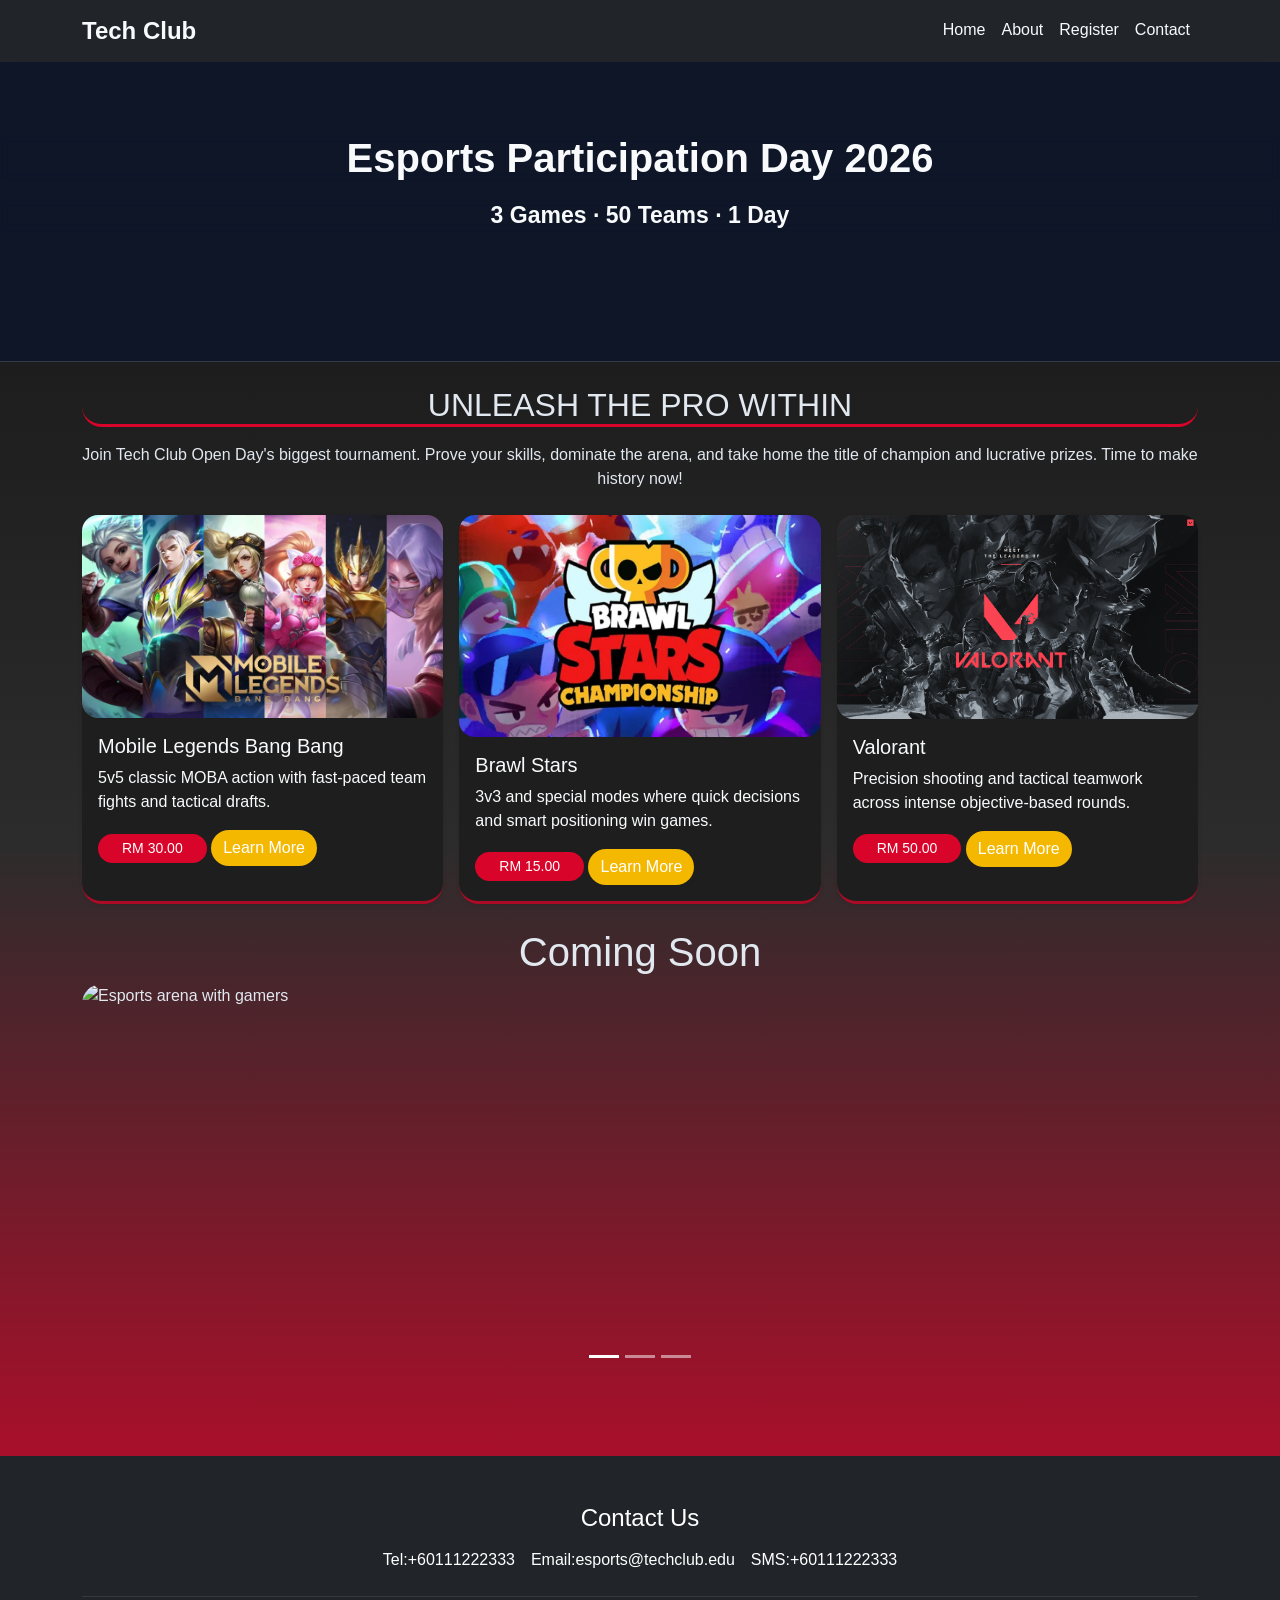
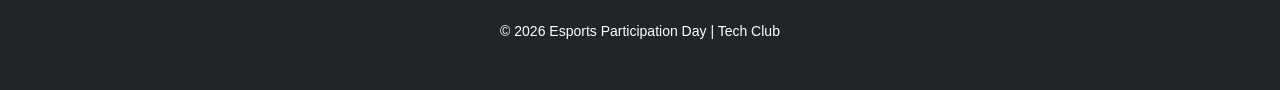
==== commit 1712d546: "Add files via upload" ====
--- a/index.html
+++ b/index.html
@@ -22,7 +22,7 @@
                 <div class="collapse navbar-collapse" id="navbarNav">
                     <ul class="navbar-nav ms-auto">
                         <li class="nav-item">
-                            <a class="nav-link active" href="#eventPage">Home</a>
+                            <a class="nav-link active" href="index.html">Home</a>
                         </li>
                         <li class="nav-item">
                             <a data-ajax="false" class="nav-link" href="#about">About</a>
--- a/css/style.css
+++ b/css/style.css
@@ -1,6 +1,6 @@
 body,
 .ui-page {
-    background: linear-gradient(135deg, #0f172a 0%, #1e293b 100%) !important;
+    background: linear-gradient(180deg, #121212 0%, #2C2C2C 50%, #D90429 100%);
     color: #e2e8f0;
     font-family: "Segoe UI", Tahoma, Geneva, Verdana, sans-serif;
 }
@@ -26,10 +26,6 @@
 
 }
 
-.ui-content {
-    padding-top: 1rem;
-    background: linear-gradient(180deg, #121212 0%, #2C2C2C 50%, #D90429 100%);
-}
 
 .card {
     background: rgba(30, 41, 59, 0.92);
@@ -121,4 +117,4 @@
     font-weight: 300 !important;
     color: white !important;
 
-}
+}
